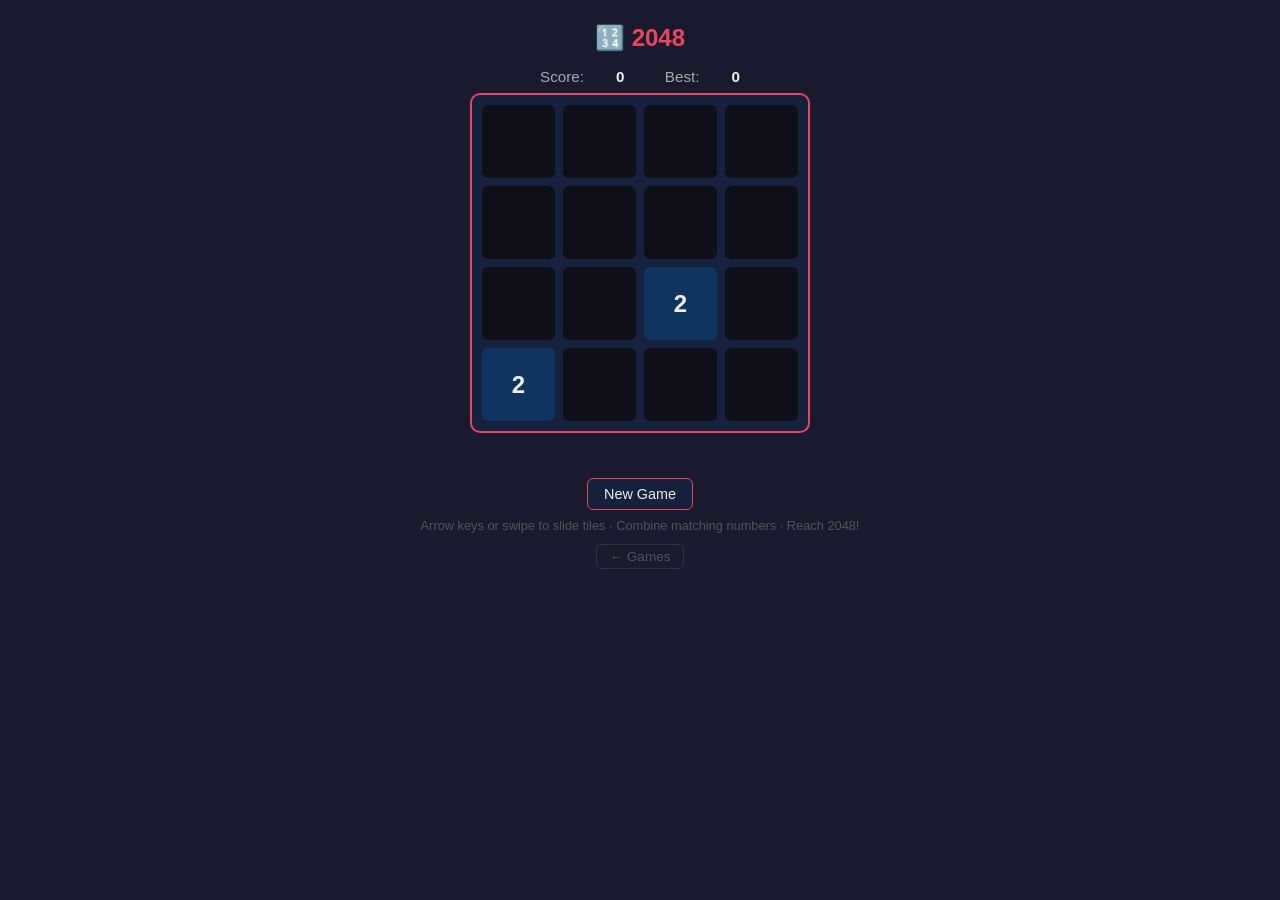
==== games/2048.html @ 958f5939 "Add games module  -  closes #61 Six browser-based games (Snake, Tetris, 2048, Breakout, Minesweeper," ====
<!DOCTYPE html>
<html lang="en">
<head>
<meta charset="UTF-8">
<meta name="viewport" content="width=device-width,initial-scale=1.0,user-scalable=no">
<title>2048 — Noosphere</title>
<style>
*{box-sizing:border-box;margin:0;padding:0}
body{font-family:sans-serif;background:#1a1a2e;color:#eee;display:flex;flex-direction:column;align-items:center;min-height:100vh;padding:1rem;touch-action:none}
h2{color:#e94560;margin:.5rem 0}
#scorebar{display:flex;gap:2rem;margin:.5rem 0;font-size:.95rem;color:#aaa}
#scorebar span{color:#eee;font-weight:bold}
#board{display:grid;grid-template-columns:repeat(4,1fr);gap:8px;background:#16213e;padding:10px;border-radius:10px;border:2px solid #e94560;width:min(340px,90vw)}
.cell{aspect-ratio:1;border-radius:6px;display:flex;align-items:center;justify-content:center;font-weight:bold;font-size:clamp(1rem,4vw,1.5rem);background:#0f0f1a;color:#eee;transition:background .1s}
#msg{margin-top:.75rem;font-size:1.1rem;color:#e94560;min-height:1.4em;text-align:center}
.btns{display:flex;gap:.5rem;margin-top:.5rem}
button{background:#16213e;border:1px solid #e94560;color:#eee;padding:7px 16px;border-radius:6px;font-size:.9rem;cursor:pointer;transition:.15s}
button:hover{background:#e94560}
#hint{font-size:.8rem;color:#555;margin-top:.5rem}
.back{margin-top:1rem;font-size:.85rem}
.back a{color:#555;text-decoration:none;border:1px solid #333;padding:4px 12px;border-radius:5px}
.back a:hover{color:#e94560;border-color:#e94560}
</style>
</head>
<body>
<h2>🔢 2048</h2>
<div id="scorebar">Score: <span id="sc">0</span> &nbsp; Best: <span id="hi">0</span></div>
<div id="board"></div>
<div id="msg"></div>
<div class="btns"><button id="newBtn">New Game</button></div>
<div id="hint">Arrow keys or swipe to slide tiles · Combine matching numbers · Reach 2048!</div>
<div class="back"><a href="/games/">← Games</a></div>
<script>
const board=document.getElementById('board');
let grid,score,best,won;
best=+localStorage.getItem('2048_best')||0;
document.getElementById('hi').textContent=best;

const COLORS={
  0:'#0f0f1a',2:'#0f3460',4:'#16213e',8:'#1a4a7a',16:'#1e5799',32:'#2980b9',
  64:'#3498db',128:'#e67e22',256:'#e74c3c',512:'#c0392b',1024:'#9b59b6',2048:'#e94560'
};
function cellColor(v){return COLORS[v]||(v>2048?'#e94560':'#8e44ad')}

function newGrid(){return Array.from({length:4},()=>Array(4).fill(0))}
function addTile(g){
  const empty=[];
  g.forEach((row,y)=>row.forEach((v,x)=>{if(!v)empty.push({x,y})}));
  if(!empty.length)return;
  const {x,y}=empty[Math.floor(Math.random()*empty.length)];
  g[y][x]=Math.random()<.9?2:4;
}
function render(){
  board.innerHTML='';
  grid.forEach(row=>row.forEach(v=>{
    const d=document.createElement('div');
    d.className='cell';
    d.style.background=cellColor(v);
    if(v){d.textContent=v;if(v>=1000)d.style.fontSize='clamp(.8rem,3vw,1.1rem)'}
    board.appendChild(d);
  }));
  document.getElementById('sc').textContent=score;
  if(score>best){best=score;localStorage.setItem('2048_best',best);document.getElementById('hi').textContent=best}
}
function slide(row){
  let r=row.filter(v=>v);
  for(let i=0;i<r.length-1;i++){if(r[i]===r[i+1]){r[i]*=2;score+=r[i];r.splice(i+1,1);i++}}
  while(r.length<4)r.push(0);
  return r;
}
function move(dx,dy){
  let changed=false;
  const ng=newGrid();
  if(dy===0){
    for(let y=0;y<4;y++){
      const row=dx>0?[...grid[y]].reverse():[...grid[y]];
      const slid=slide(row);
      const out=dx>0?[...slid].reverse():slid;
      for(let x=0;x<4;x++){ng[y][x]=out[x];if(ng[y][x]!==grid[y][x])changed=true}
    }
  }else{
    for(let x=0;x<4;x++){
      const col=dy>0?[3,2,1,0].map(y=>grid[y][x]):[0,1,2,3].map(y=>grid[y][x]);
      const slid=slide(col);
      for(let i=0;i<4;i++){
        const y=dy>0?3-i:i;
        ng[y][x]=slid[i];if(ng[y][x]!==grid[y][x])changed=true;
      }
    }
  }
  if(changed){grid=ng;addTile(grid)}
  render();checkState();
}
function checkState(){
  if(!won&&grid.some(r=>r.some(v=>v===2048))){
    won=true;document.getElementById('msg').textContent='You reached 2048! 🎉 Keep going!';return;
  }
  // check if any moves left
  if(grid.every(r=>r.every(v=>v))){
    let stuck=true;
    for(let y=0;y<4&&stuck;y++)for(let x=0;x<4&&stuck;x++){
      if(x<3&&grid[y][x]===grid[y][x+1])stuck=false;
      if(y<3&&grid[y][x]===grid[y+1][x])stuck=false;
    }
    if(stuck)document.getElementById('msg').textContent='Game over!';
  }
}
function startGame(){
  grid=newGrid();score=0;won=false;
  addTile(grid);addTile(grid);
  document.getElementById('msg').textContent='';
  render();
}
document.getElementById('newBtn').onclick=startGame;

const keyMap={ArrowLeft:[-1,0],ArrowRight:[1,0],ArrowUp:[0,-1],ArrowDown:[0,1]};
document.addEventListener('keydown',e=>{if(keyMap[e.key]){move(...keyMap[e.key]);e.preventDefault()}});

let tx=0,ty=0;
document.addEventListener('touchstart',e=>{tx=e.touches[0].clientX;ty=e.touches[0].clientY},{passive:true});
document.addEventListener('touchend',e=>{
  const dx=e.changedTouches[0].clientX-tx,dy=e.changedTouches[0].clientY-ty;
  if(Math.abs(dx)>Math.abs(dy)){if(Math.abs(dx)>20)move(dx>0?1:-1,0)}
  else{if(Math.abs(dy)>20)move(0,dy>0?1:-1)}
},{passive:true});

startGame();
</script>
</body>
</html>
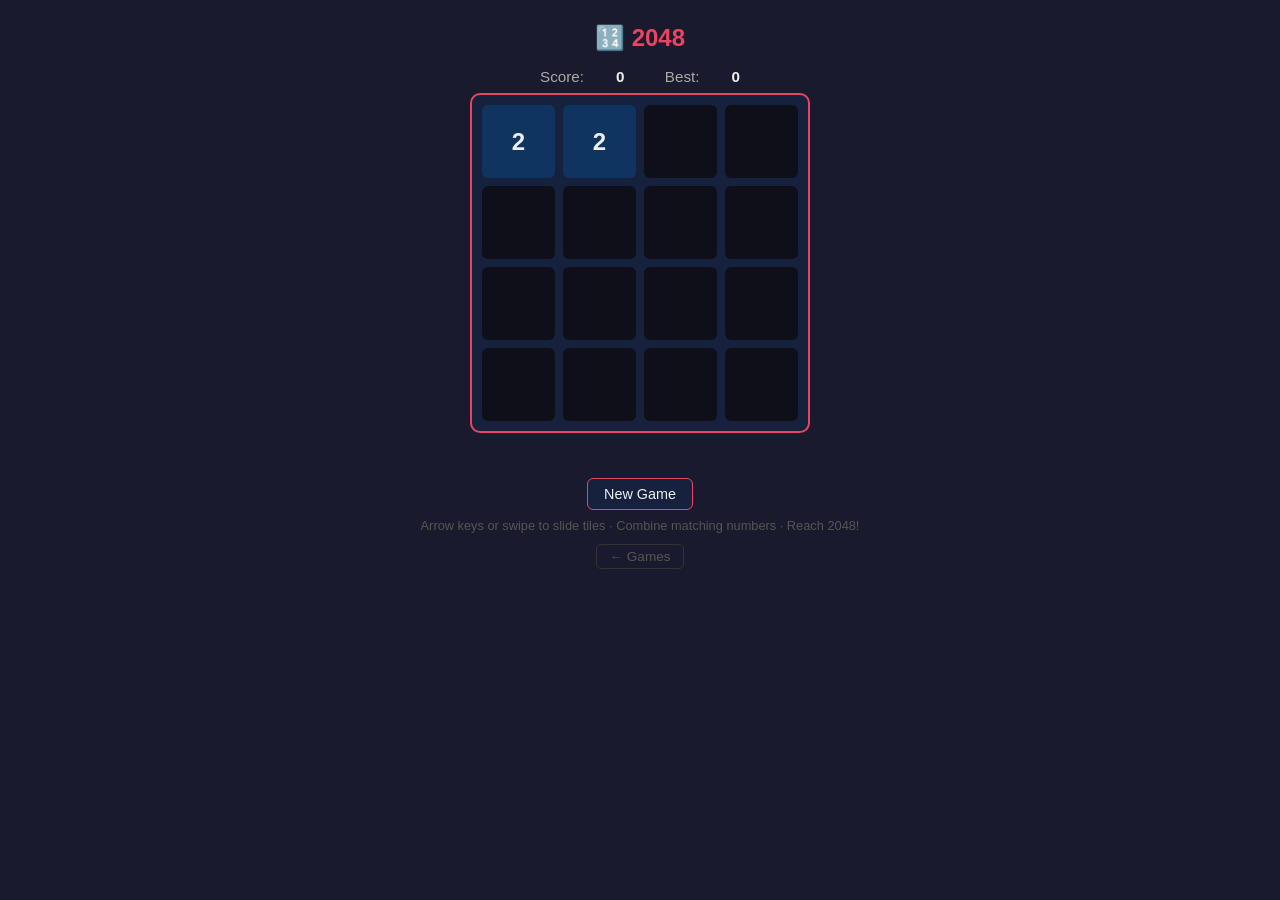
==== commit 09ff7179: "#78 phase 1: region pack scaffolding + project-wide em-dash sweep Region pack scaffolding (issue #78" ====
--- a/games/2048.html
+++ b/games/2048.html
@@ -3,7 +3,7 @@
 <head>
 <meta charset="UTF-8">
 <meta name="viewport" content="width=device-width,initial-scale=1.0,user-scalable=no">
-<title>2048 — Noosphere</title>
+<title>2048  -  Noosphere</title>
 <style>
 *{box-sizing:border-box;margin:0;padding:0}
 body{font-family:sans-serif;background:#1a1a2e;color:#eee;display:flex;flex-direction:column;align-items:center;min-height:100vh;padding:1rem;touch-action:none}
